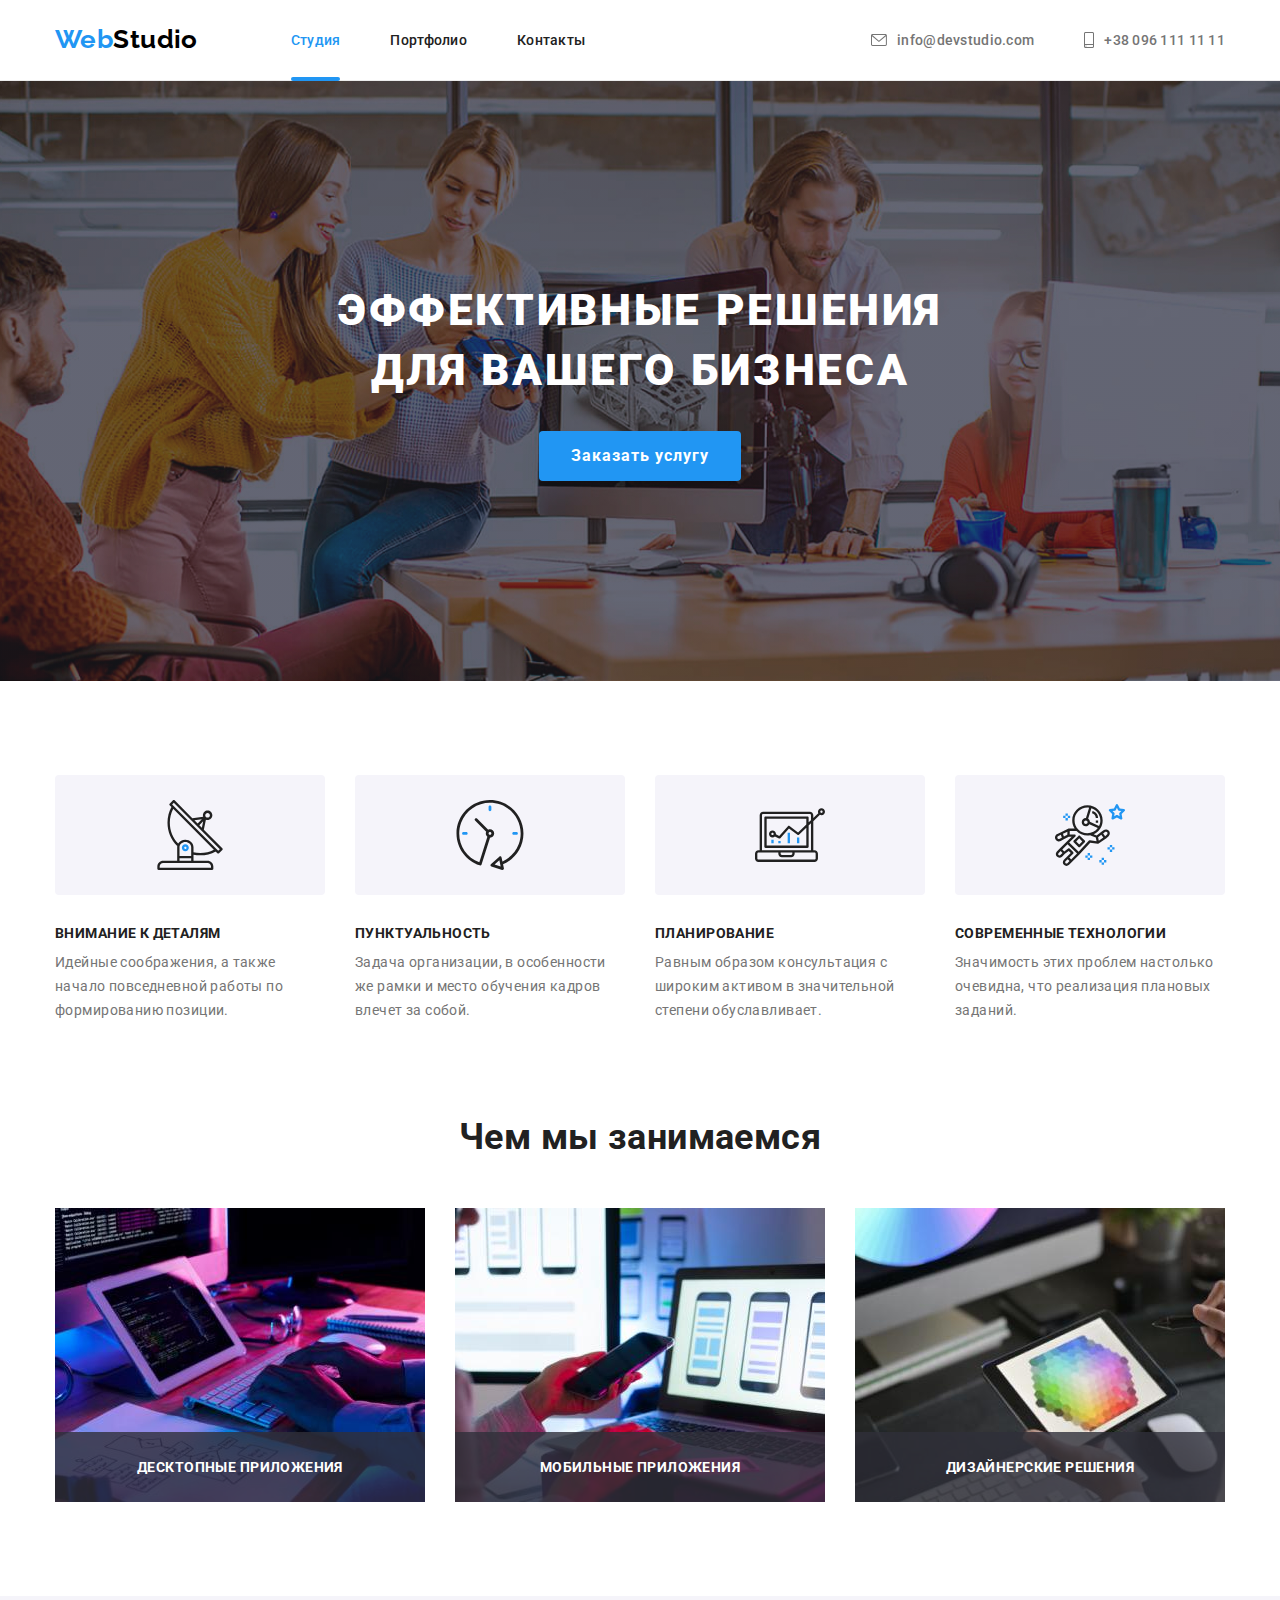
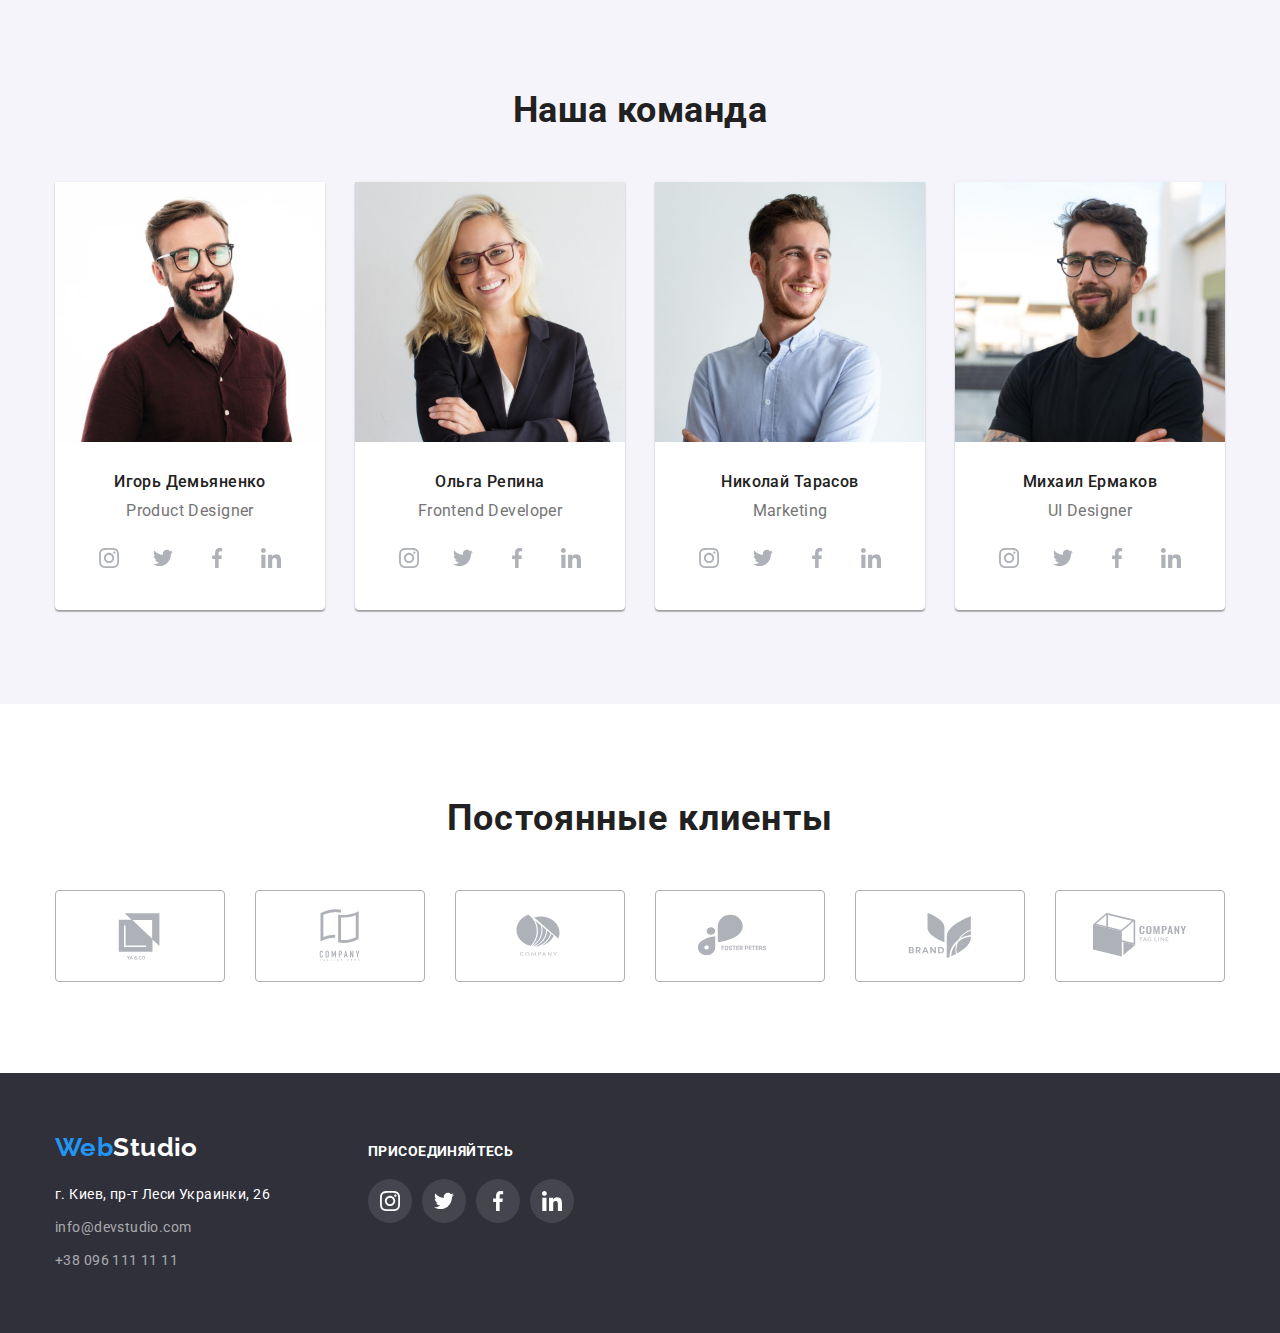
==== index.html @ d7391c7c "clone #5" ====
<!DOCTYPE html>
<html lang="ru">
<head>
    <meta charset="UTF-8">
    <meta http-equiv="X-UA-Compatible" content="IE=edge">
    <meta name="viewport" content="width=device-width, initial-scale=1.0">
    <link rel="stylesheet" href="https://cdnjs.cloudflare.com/ajax/libs/modern-normalize/1.0.0/modern-normalize.min.css" />
    <link rel="preconnect" href="https://fonts.gstatic.com">
    <link href="https://fonts.googleapis.com/css2?family=Raleway:wght@700&family=Roboto:wght@400;500;700;900&display=swap"
        rel="stylesheet">
    <link rel="stylesheet" href="./css/style.css">
    <title>WEBStudio</title>
</head>
<body id="page_top">
                <!-- шапка -->
    <header class='header'>
                <!-- навигация -->
        <div class="container flex">
            <nav class="head-nav flex"> 
                <a class="logo link" href="./index.html" lang="en"> <span class="logo-web">Web</span>Studio</a>   
                <ul class="nav flex list ">
                    <li class="nav-item"><a class="item link current" href="./index.html">Студия</a></li>
                    <li class="nav-item"><a class="item link" href="./portfolio.html">Портфолио</a></li>
                    <li class="nav-item"><a class="item link" href="#page_bottom">Контакты</a></li> 
                </ul>   
            </nav>                       
            <ul class="head-cont flex list">
                <li class="head-cont-item">
                    <a class="cont flex link" href="mailto:info@devstudio.com">
                        <svg width="16" height="12" class="mail">
                        <use href="./images/icons.svg#icon-mail">                    
                        </use>
                    </svg>
                        info@devstudio.com</a>
                </li>
                <li class="head-cont-item">
                    <a class="cont flex link" href="tel:+380961111111">
                    <svg width="10" height="16" class="smartphone">
                        <use href="./images/icons.svg#icon-smartphone">
                        </use>
                    </svg>
                    +38 096 111 11 11</a></li>
            </ul>
        </div>
    </header>
    <main>
                
        <!-- hero -->

            <section class="hero">
                    <div class="container">
                        <h1 class="hero-title">Эффективные решения для вашего бизнеса</h1>
                        <button class="hero-button" type="button" data-modal-open> Заказать услугу</button>
                    </div>
            </section>
        <!-- webstudio prefs -->
            <section class="section-half-bottom prefs" >
                        <div class="container">
                    <!-- hiden head h2  -->
                    <h2 class="hiden-title">Преимущества веб студии</h2>
                    <!--  hiden head h2 -->
                    <ul class='prefs flex list'>
                        <li class='prefs-item'>
                            <div class="prefs-bg">
                                <svg width='70' height='70'>
                                    <use href="./images/icons.svg#icon-antenna">
                                    </use>
                                </svg> 
                            </div>                        
                            <h3 class='prefs-item-h'>Внимание к деталям</h3>
                            <p class=prefs-item-p>Идейные соображения, а также начало повседневной работы по формированию позиции.</p>
                        </li>
                        <li class='prefs-item'>
                            <div class="prefs-bg">
                                <svg width='70' height='70'>
                                    <use href="./images/icons.svg#icon-clock">
                                    </use>
                                </svg>
                            </div>
                            <h3 class='prefs-item-h'>Пунктуальность</h3>
                            <p class=prefs-item-p>Задача организации, в особенности же рамки и место обучения кадров влечет за собой.</p>
                        </li>
                        <li class='prefs-item'>
                            <div class="prefs-bg">
                                <svg width='70' height='70'>
                                    <use href=./images/icons.svg#icon-diagram>
                                    </use>
                                </svg>
                            </div>
                            <h3 class='prefs-item-h'>Планирование</h3>
                            <p class=prefs-item-p>Равным образом консультация с широким активом в значительной степени обуславливает.</p>
                        </li>
                        <li class='prefs-item'>
                            <div class="prefs-bg">
                                <svg width='70' height='70'>
                                    <use href=./images/icons.svg#icon-astronaut>
                                    </use>
                                </svg>
                            </div>
                            <h3 class='prefs-item-h'>Современные технологии</h3>
                            <p class=prefs-item-p>Значимость этих проблем настолько очевидна, что реализация плановых заданий.</p>
                        </li>
                    </ul>
                        </div>
            </section>

                
                <!-- Чем мы занимаемся -->
         <section class='section-half-top what-wedo'>
            <div class="container">
                <h2 class='wedo-h'>Чем мы занимаемся</h2>
                <ul class='wedo flex list'>
                    <li class='wedo-item'><img src="./images/studio/hwd.jpg" alt="Десктопные приложения" width="370" height="294">
                    <p class="wedo-p">Десктопные приложения</p></li>
                    <li class='wedo-item'><img src="./images/studio/hwd2.jpg" alt="Мобильные приложения" width="370" height="294">
                    <p class="wedo-p">Мобильные приложения</p></li>
                    <li class='wedo-item'><img src="./images/studio/hwd3.jpg" alt="Дизайнерские решения" width="370" height="294">
                    <p class="wedo-p">Дизайнерские решения</p></li>
                </ul>
            </div>
         </section>

                <!-- Наша команда -->

            <section class='section our-team'>
                <div class="container">
                    <h2 class='team-h'>Наша команда</h2>
                    <ul class='team flex list'>
                        <li class='team-item'>
                            <img class='team-item-i' src="./images/studio/Igor.jpg" alt="фото Игоря" width="270" height="260">
                            <div class="team-description">
                                <h3  class='team-item-h'>Игорь Демьяненко</h3>
                                <p  class='team-item-p' lang="en">Product Designer</p>
                                <ul class="social-list flex">
                                    <li class="list">
                                        <a class="link-social" href="https://www.instagram.com/">
                                            <svg class="icon-social" width="20" height="20">
                                                <use href=./images/icons.svg#icon-instagram></use>
                                            </svg>
                                        </a>
                                    </li>
                                    <li class="list">
                                        <a class="link-social" href="https://twitter.com/">
                                            <svg class="icon-social" width="20" height="20">
                                                <use href=./images/icons.svg#icon-twitter></use>
                                            </svg>
                                        </a>
                                    </li>
                                    <li class="list">
                                        <a class="link-social" href="https://www.facebook.com/">
                                            <svg class="icon-social" width="20" height="20">
                                                <use href=./images/icons.svg#icon-facebook></use>
                                            </svg>
                                        </a>
                                    </li>
                                    <li class="list ">
                                        <a class="link-social" href="https://www.linkedin.com/">
                                            <svg class="icon-social" width="20" height="20">
                                                <use href=./images/icons.svg#icon-linkedin></use>
                                            </svg>
                                        </a>
                                    </li>
                                </ul>
                            </div>
                        </li>
                        <li class='team-item'>
                            <img class='team-item-i' src="./images/studio/Olha.jpg" alt="фото Ольги" width="270" height="260">
                            <div class="team-description">
                                <h3 class='team-item-h'>Ольга Репина</h3>
                                <p class='team-item-p' lang="en">Frontend Developer</p>
                                <ul class="social-list flex">
                                    <li class="list">
                                        <a class="link-social" href="https://www.instagram.com/">
                                            <svg  class="icon-social" width="20" height="20">
                                                <use href=./images/icons.svg#icon-instagram></use>
                                            </svg>
                                        </a>
                                    </li>
                                    <li class="list">
                                        <a class="link-social" href="https://twitter.com/">
                                            <svg  class="icon-social" width="20" height="20">
                                                <use href=./images/icons.svg#icon-twitter></use>
                                            </svg>
                                        </a>
                                    </li>
                                    <li class="list">
                                        <a class="link-social" href="https://www.facebook.com/">
                                            <svg  class="icon-social" width="20" height="20">
                                                <use href=./images/icons.svg#icon-facebook></use>
                                            </svg>
                                        </a>
                                    </li>
                                    <li class="list ">
                                        <a class="link-social" href="https://www.linkedin.com/">
                                            <svg  class="icon-social" width="20" height="20">
                                                <use href=./images/icons.svg#icon-linkedin></use>
                                            </svg>
                                        </a>
                                    </li>
                                </ul>
                            </div>
                        </li>
                        <li class='team-item'>
                            <img class='team-item-i' src="./images/studio/Nikolai.jpg" alt="фото Николая" width="270" height="260">
                            <div class="team-description">
                                <h3 class='team-item-h'>Николай Тарасов</h3>
                                <p class='team-item-p' lang="en">Marketing</p>
                                <ul class="social-list flex">
                                    <li class="list">
                                        <a class="link-social" href="https://www.instagram.com/">
                                            <svg  class="icon-social" width="20" height="20">
                                                <use href=./images/icons.svg#icon-instagram></use>
                                            </svg>
                                        </a>
                                    </li>
                                    <li class="list">
                                        <a class="link-social" href="https://twitter.com/">
                                            <svg class="icon-social"  width="20" height="20">
                                                <use href=./images/icons.svg#icon-twitter></use>
                                            </svg>
                                        </a>
                                    </li>
                                    <li class="list">
                                        <a class="link-social" href="https://www.facebook.com/">
                                            <svg  class="icon-social" width="20" height="20">
                                                <use href=./images/icons.svg#icon-facebook></use>
                                            </svg>
                                        </a>
                                    </li>
                                    <li class="list ">
                                        <a class="link-social" href="https://www.linkedin.com/">
                                            <svg  class="icon-social" width="20" height="20">
                                                <use href=./images/icons.svg#icon-linkedin></use>
                                            </svg>
                                        </a>
                                    </li>
                                </ul>
                            </div>
                        </li>
                        <li class='team-item'>
                            <img class='team-item-i' src="./images/studio/Mikhail.jpg" alt="фото Михаила" width="270" height="260">
                            <div class="team-description">
                                <h3 class='team-item-h'>Михаил Ермаков</h3>
                                <p class='team-item-p' lang="en">UI Designer</p>
                                <ul class="social-list flex">
                                    <li class="list">
                                        <a class="link-social" href="https://www.instagram.com/">
                                            <svg  class="icon-social" width="20" height="20">
                                                <use href=./images/icons.svg#icon-instagram></use>
                                            </svg>
                                        </a>
                                    </li>
                                    <li class="list">
                                        <a class="link-social" href="https://twitter.com/">
                                            <svg  class="icon-social" width="20" height="20">
                                                <use href=./images/icons.svg#icon-twitter></use>
                                            </svg>
                                        </a>
                                    </li>
                                    <li class="list">
                                        <a class="link-social" href="https://www.facebook.com/">
                                            <svg class="icon-social" width="20" height="20">
                                                <use href=./images/icons.svg#icon-facebook></use>
                                            </svg>
                                        </a>
                                    </li>
                                    <li class="list ">
                                        <a class="link-social" href="https://www.linkedin.com/">
                                            <svg  class="icon-social" width="20" height="20">
                                                <use href=./images/icons.svg#icon-linkedin></use>
                                            </svg>
                                        </a>
                                    </li>
                                </ul>
                            </div>
                        </li>
                    </ul>
                </div>
            </section>
                            <!-- clients -->
            <section class="section-clients">
                <div class="container">
                    <h2 class="clients-h">Постоянные клиенты</h2>
                    <ul class="flex list">
                        <li class="logo-clients">
                            <a class="icon-clients" href="#">
                                <svg width="106" height="60">
                                    <use href="./images/icons.svg#icon-logo"></use>
                                </svg>
                            </a>
                        </li>
                        <li class="logo-clients">
                            <a class="icon-clients" href="#">
                                <svg  width="106" height="60">
                                    <use href="./images/icons.svg#icon-logo-1"></use>
                                </svg>
                            </a>
                        </li>
                        <li class="logo-clients">
                            <a class="icon-clients" href="#">
                                <svg width="106" height="60">
                                    <use href="./images/icons.svg#icon-logo-2"></use>
                                </svg>
                            </a>
                        </li>
                        <li class="logo-clients">
                            <a class="icon-clients" href="#">
                                <svg width="106" height="60">
                                    <use href="./images/icons.svg#icon-logo-3"></use>
                                </svg>
                            </a>
                        </li>
                        <li class="logo-clients">
                            <a class="icon-clients" href="#">
                                <svg width="106" height="60">
                                    <use href="./images/icons.svg#icon-logo-4"></use>
                                </svg>
                            </a>
                        </li>
                        <li class="logo-clients">
                            <a class="icon-clients" href="#">
                                <svg width="106" height="60">
                                    <use href="./images/icons.svg#icon-logo-5"></use>
                                </svg>
                            </a>
                        </li>
                    </ul>

                </div>
            </section>

    </main>
               
            <!-- футер -->
        
    <footer  class='footer'>
        <div class="container flex">
                    <!-- adress container -->
            <div>
                <a class="logo link" href="#page_top" lang="en"> <span class="logo-web">Web</span>Studio</a>
                <address class='footer-adress'>                
                    <ul id="page_bottom" class='adress  list'>
                        <li class='footer-adress-item'>
                            <a class='footer-adress-map link' href="https://goo.gl/maps/jqeXpjSZVA85hrm66" rel="noreferrer noopener">г. Киев, пр-т Леси Украинки, 26</a>
                        </li>
                        <li class='footer-adress-item'>
                            <a class='footer-adress-cont link' href="mailto:info@devstudio.com">info@devstudio.com</a>
                        </li>
                        <li class='footer-adress-item'>
                            <a class='footer-adress-cont link' href="tel:+380961111111">+38 096 111 11 11</a>
                        </li>
                    </ul>
                </address>
            </div>
                    <!-- follow container -->
            <div class="footer-follow">
                <h3>присоединяйтесь</h3>
                <ul class="social-list flex">
                    <li class="list">
                        <a class="link-social" href="https://www.instagram.com/">
                            <svg class="icon-social" width="20" height="20">
                                <use href=./images/icons.svg#icon-instagram></use>
                            </svg>
                        </a>
                    </li>
                    <li class="list">
                        <a class="link-social" href="https://twitter.com/">
                            <svg class="icon-social" width="20" height="20">
                                <use href=./images/icons.svg#icon-twitter></use>
                            </svg>
                        </a>
                    </li>
                    <li class="list">
                        <a class="link-social" href="https://www.facebook.com/">
                            <svg class="icon-social" width="20" height="20">
                                <use href=./images/icons.svg#icon-facebook></use>
                            </svg>
                        </a>
                    </li>
                    <li class="list ">
                        <a class="link-social" href="https://www.linkedin.com/">
                            <svg class="icon-social" width="20" height="20">
                                <use href=./images/icons.svg#icon-linkedin></use>
                            </svg>
                        </a>
                    </li>
                </ul>
            </div>
        </div>
    </footer>
    <div class="backdrop is-hidden" data-modal>
        <div class="modal">
            <button class="modal-button" data-modal-close type="button">
                <svg class="modal-icon">
                    <use href="./images/icons.svg#icon-close"></use>
                </svg>
            </button>           
        </div>
    </div>
    <script src="./js/modal.js"></script>
</body>
</html>
---- css/style.css ----
/* <================ ""MAIN" content styles==============> */
:root {
  /* Text color variable */
  --text-color-accent: #2196f3;
  --text-color-standart: #757575;
  --text-color-pureblack: #000000;
  --text-color-black: #212121;
  --text-color-white: #ffffff;
  --text-color-address-link: rgba(255, 255, 255, 0.6);

  /* button color variable */

  /* <-------button-hero-----------> */
  --button-backgr-color: #2196f3;
  --button-hero-bacgr-active-color: #188ce8;
  /* <--------button-portfolio-------> */
  --button-bcgr-color: #f5f4fa;
  --button-active-bcgr-color: #2196f3;

  /* background color variable */
  --color-team-backgr: #f5f4fa;
  --color-footer-backgr: #2f303a;
}
/* <===== Плавный скрол между header and footer ====> */

html {
  scroll-behavior: smooth;
}

/*<================ Global stylesheets ===========> */
h1,
h2,
h3,
h4,
h5,
h6,
p,
ul,
li {
  margin: 0;
  padding: 0;
}
img {
  display: block;
}
body {
  font-family: 'Roboto', sans-serif;
  font-style: normal;
  font-weight: normal;
  font-size: 14px;
  line-height: 1.71;
  /* or 171% */
  letter-spacing: 0.03em;

  color: var(--text-color-standart);
}

.hiden-title {
  position: absolute;
  width: 1px;
  height: 1px;
  margin: -1px;
  border: 0;
  padding: 0;

  white-space: nowrap;
  clip-path: inset(100%);
  clip: rect(0 0 0 0);
  overflow: hidden;
}
.link {
  text-decoration: none;
}
.list {
  list-style: none;
}
.flex {
  display: flex;
}
.container {
  width: 1200px;
  padding-left: 15px;
  padding-right: 15px;
  margin-left: auto;
  margin-right: auto;
}
.section {
  padding-top: 94px;
  padding-bottom: 94px;
}
.section-half-bottom {
  padding-top: 94px;
  padding-bottom: 47px;
}
.section-half-top {
  padding-top: 47px;
  padding-bottom: 94px;
}

/*      вариант секции падинга секции wedo 
 .section:nth-child(3) {
  padding-top: 0px;
  padding-bottom: 94px;
*/

/* <=================== page Studio ===================> */

/* <------------------ header ------------------> */
.header {
  background: #ffffff;
  border-bottom: 1px solid #ececec;

  /* padding-top: 24px;
  padding-bottom: 24px; */
}
.header-shadow {
  box-shadow: 0px 4px 4px rgba(0, 0, 0, 0.25);
}

.header .container {
  align-items: center;
}
.head-nav {
  align-items: center;
}
.logo {
  font-family: 'Raleway', sans-serif;
  font-weight: 700;
  font-size: 26px;
  line-height: 1.15;

  display: inline-block;
}
.header .logo {
  color: var(--text-color-pureblack);

  margin-right: 93px;
  padding-top: 24px;
  padding-bottom: 25px;
}
.footer .logo {
  color: var(--text-color-white);

  margin-bottom: 20px;
}
.logo-web {
  color: var(--text-color-accent);
}
/* .nav {
}
.nav-item {
} */
.nav-item + .nav-item {
  margin-left: 50px;
}
.item {
  display: block;
  padding-top: 32px;
  padding-bottom: 32px;

  font-weight: 500;
  line-height: 1.15;
  letter-spacing: 0.02em;

  color: var(--text-color-black);

  transition-property: color;
  transition-duration: 250ms;
  transition-timing-function: cubic-bezier(0.4, 0, 0.2, 1);
}
.item:hover,
.item:focus {
  color: var(--text-color-accent);
}

.current {
  position: relative;
  color: var(--text-color-accent);
}
.current:after {
  content: '';
  position: absolute;
  width: 100%;
  height: 4px;
  bottom: -1px;
  left: 0px;

  border-radius: 2px;

  background-color: var(--button-backgr-color);
}

.head-cont {
  margin-left: auto;
}
.cont {
  align-items: center;
  padding-top: 32px;
  padding-bottom: 32px;

  font-weight: 500;
  line-height: 1.15;
  letter-spacing: 0.02em;

  color: var(--text-color-standart);

  transition-property: color;
  transition-duration: 250ms;
  transition-timing-function: cubic-bezier(0.4, 0, 0.2, 1);

  /* margin-left: 50px; */
}
.head-cont-item + .head-cont-item {
  margin-left: 50px;
}
.cont:hover,
.cont:focus {
  color: var(--text-color-accent);
}

/* ========================== icons  ================================== */
.mail {
  display: inline-block;
  margin-right: 10px;
  fill: currentcolor;
}

.smartphone {
  display: inline-block;
  margin-right: 10px;
  fill: currentColor;
}

/* <------------------- hero side ----------------> */
.hero {
  margin: 0 auto;
  max-width: 1600px;
  background-image: linear-gradient(
      0deg,
      rgba(47, 48, 58, 0.4),
      rgba(47, 48, 58, 0.4)
    ),
    url(../images/studio/banner.jpg);
  background-position: center;
  background-repeat: no-repeat;
  background-color: #c4c4c4;

  padding-top: 200px;
  padding-bottom: 200px;
}

.hero-title {
  font-weight: 900;
  font-size: 44px;
  line-height: 1.36;
  /* or 136% */
  text-align: center;
  letter-spacing: 0.06em;
  text-transform: uppercase;

  color: var(--text-color-white);

  width: 696px;
  margin-left: auto;
  margin-right: auto;
  margin-bottom: 30px;
}
.hero .container {
  text-align: center;
}
.hero-button {
  font-family: inherit;
  font-weight: 700;
  font-size: 16px;
  line-height: 1.87;
  /* identical to box height, or 187% */

  letter-spacing: 0.06em;
  color: var(--text-color-white);
  background-color: var(--button-backgr-color);
  cursor: pointer;

  display: inline-block;
  padding: 10px 32px;
  border: transparent;
  border-radius: 4px;
  box-shadow: 0px 4px 4px rgba(0, 0, 0, 0.15);

  transition-property: background-color, box-shadow;
  transition-duration: 1150ms;
  transition-timing-function: cubic-bezier(0.4, 0, 0.2, 1);
}
.hero-button:hover,
.hero-button:focus {
  color: var(--text-color-white);
  background-color: var(--button-hero-bacgr-active-color);
}
/* <----------------webstudio prefs -----------------> */
/*  ======== Вариант расположения элементов №1 =========
 .prefs {
  justify-content: space-between;
} */

/* ========= Вариант расположения элементов №2 ========== */
/* .prefs {
} */

.container .prefs {
  padding-bottom: 0;
  margin-top: -30px;
  margin-left: -30px;
}

.prefs-item {
  /* width: 270px; */
  width: calc((100% - 120px) / 4);
  margin-top: 30px;
  margin-left: 30px;
}

/*  =========== Вариант расположения элементов №3 ========
.prefs-item + .prefs-item {
  margin-left: 30px;
} */
.prefs-bg {
  display: flex;
  align-items: center;
  justify-content: center;
  width: 270px;
  height: 120px;
  border-radius: 4px;
  margin-bottom: 30px;

  background-color: var(--button-bcgr-color);
}
/* .prefs-bg .icon {
  width: 70px;
  height: 70px;
} */

.prefs-item-h {
  font-size: 14px;
  font-weight: 700;
  line-height: 1.15;
  text-transform: uppercase;

  color: var(--text-color-black);

  margin-bottom: 10px;
}

/* .prefs-item-p {
   this style's in our body 
} */

/* <------------------- what we do ------------------> */
/* .what-wedo {
} */

.wedo-h {
  font-weight: 700;
  font-size: 36px;
  line-height: 1.16;
  text-align: center;

  color: var(--text-color-black);

  margin-bottom: 50px;
}

.wedo {
  flex-wrap: wrap;

  margin-top: -30px;
  margin-left: -30px;
}

.wedo-item {
  width: calc((100% - 90px) / 3);
  margin-top: 30px;
  margin-left: 30px;

  position: relative;
}

.wedo-p {
  font-weight: 700;
  font-size: 14px;
  line-height: 1.15;
  text-align: center;
  letter-spacing: 0.03em;
  text-transform: uppercase;

  color: var(--text-color-white);
  background-color: rgba(47, 48, 58, 0.8);

  position: absolute;
  width: 100%;
  bottom: 0;

  padding: 27px 82px;
}
/* =========== Вариант расположения элементов №2 ========
.wedo {
  justify-content: space-between;
} 
.wedo-item {

}*/

/*  =========== Вариант расположения элементов №3 =======
.wedo-item {
  margin-bottom: 30px;
}
.wedo-item + .wedo-item {
  margin-left: 30px;
}

.wedo-item:nth-child(3n + 1) {
  margin-left: 0;
}
.wedo-item:nth-last-child(-n + 3) {
  margin-bottom: 0;
} */

/* <-------------------our team-------------------> */
.our-team {
  background-color: var(--color-team-backgr);
}
.team-h {
  font-weight: 700;
  font-size: 36px;
  line-height: 1.16;
  text-align: center;

  color: var(--text-color-black);

  margin-bottom: 50px;
}
.team {
  flex-wrap: wrap;
  align-items: flex-start;
  margin-top: -30px;
  margin-left: -30px;
}

.team-item {
  background-color: #ffffff;

  width: calc((100% - 120px) / 4);
  margin-top: 30px;
  margin-left: 30px;
  border-radius: 0px 0px 4px 4px;
  box-shadow: 0px 1px 3px rgba(0, 0, 0, 0.12), 0px 1px 1px rgba(0, 0, 0, 0.14),
    0px 2px 1px rgba(0, 0, 0, 0.2);
}
/* =========== Вариант расположения элементов №2 =======
.team {
  flex-wrap: wrap;
  align-items: flex-start;
  justify-content: space-between; 
}*/

/* =========== Вариант расположения элементов №3 =======
.team-item {
  outline: 1px solid orange; 
  box-shadow: 0px 1px 3px rgba(0, 0, 0, 0.12), 0px 1px 1px rgba(0, 0, 0, 0.14),
    0px 2px 1px rgba(0, 0, 0, 0.2);
  border-radius: 0px 0px 4px 4px;

  margin-bottom: 30px;
}

.team-item + .team-item {
  margin-left: 30px;
}
.team-item:nth-child(4n + 1) {
  margin-left: 0;
}
.team-item:nth-last-child(-n + 4) {
  margin-bottom: 0;
}
*/

/* .team-item-i {
} */

.team-description {
  padding: 30px 32px;
}
.team-item-h {
  font-weight: 500;
  font-size: 16px;
  line-height: 1.2;
  /*---------------- identical to box height ????????????? */
  text-align: center;

  color: var(--text-color-black);

  display: block;
  margin-bottom: 10px;
}
.team-item-p {
  font-size: 16px;
  line-height: 1.2;
  text-align: center;

  color: var(--text-color-standart);

  display: block;
  margin-bottom: 16px;
}

.social-list {
  align-items: center;
}
.social-list li {
  border-radius: 50%;
}

.social-list li:not(:last-child) {
  margin-right: 10px;
}
/* .social-list li:hover,
.social-list li:focus {
} */
.link-social {
  display: flex;
  justify-content: center;
  align-items: center;
  border-radius: 50%;
  width: 44px;
  height: 44px;

  fill: #afb1b8;
  background-color: transparent;

  transition-property: fill, background-color;
  transition-duration: 250ms;
  transition-timing-function: cubic-bezier(0.4, 0, 0.2, 1);
}

.link-social:hover,
.link-social:focus {
  background-color: var(--button-active-bcgr-color);
  fill: var(--text-color-white);
}

/* <------------------------ Clients ------------------------------->*/
.section-clients {
  padding-top: 94px;
  padding-bottom: 91px;
}
.clients-h {
  font-weight: 700;
  font-size: 36px;
  line-height: 1.16;
  text-align: center;
  letter-spacing: 0.03em;
  color: var(--text-color-black);

  margin-bottom: 50px;
}

.logo-clients {
  display: block;
}
.logo-clients:not(:last-child) {
  margin-right: 30px;
}

.icon-clients {
  display: flex;
  justify-content: center;
  align-items: center;
  width: 170px;
  height: 92px;

  border: 1px solid #afb1b8;
  border-radius: 4px;

  fill: #afb1b8;

  transition-property: fill, border-color;
  transition-duration: 1250ms;
  transition-timing-function: cubic-bezier(0.4, 0, 0.2, 1);
}
.icon-clients:hover,
.icon-clients:focus {
  border-color: var(--button-active-bcgr-color);
  fill: var(--text-color-accent);
}

/* <--------------------footer-------------------> */
.footer {
  background-color: var(--color-footer-backgr);

  padding-top: 60px;
  padding-bottom: 60px;
}

.footer .container {
  align-items: baseline;
}

.footer-adress {
  max-width: 240px;
}
/* .adress {
} */
.footer-adress-item {
  display: inline-block;
  margin-bottom: 9px;
  /* or 171% */
}
.footer-adress-item:last-child {
  margin-bottom: 0;
  /* or 171% */
}
.footer-adress-map {
  font-style: normal;
  /* or 171% */

  color: var(--text-color-white);

  transition-property: color;
  transition-duration: 250ms;
  transition-timing-function: cubic-bezier(0.4, 0, 0.2, 1);
}
.footer-adress-map:hover,
.footer-adress-map:focus {
  color: var(--text-color-accent);
}

.footer-adress-cont {
  font-style: normal;

  color: var(--text-color-address-link);

  transition-property: color;
  transition-duration: 250ms;
  transition-timing-function: cubic-bezier(0.4, 0, 0.2, 1);
}
.footer-adress-cont:hover,
.footer-adress-cont:focus {
  color: var(--text-color-accent);
}

.footer-follow {
  margin-left: 73px;
}

.footer-follow h3 {
  font-weight: 700;
  font-size: 14px;
  line-height: 1.15;
  letter-spacing: 0.03em;
  text-transform: uppercase;

  color: var(--text-color-white);

  margin-bottom: 20px;
}

.footer-follow .list {
  background-color: rgba(255, 255, 255, 0.1);
}

.footer-follow .link-social {
  fill: var(--text-color-white);
}

/* <==========  page Portfolio "different styles" ========> */

/* <---------portfolio buttons --------> */
.portf-buttons {
  justify-content: center;
  flex-wrap: wrap;
  margin-top: -8px;
  margin-left: -8px;
  margin-bottom: 50px;
}
.buttons {
  margin-top: 8px;
  margin-left: 8px;
}
/* .button {
} */

/* ========== Вариант расположения элементов №2 ========== 
.buttons {
  margin-bottom: 8px;
}
.buttons + .buttons {
  margin-left: 8px;
}

.buttons:nth-child(9n + 1) {
  margin-left: 0;
}
.buttons:nth-last-child(-n + 9) {
  margin-bottom: 0;
} */

.button {
  font-family: 'Roboto', sans-serif;
  font-weight: 500;
  font-size: 16px;
  line-height: 1.62;
  /* identical to box height, or 162% */
  text-align: center;
  letter-spacing: 0.03em;

  color: var(--text-color-black);
  background-color: var(--button-bcgr-color);

  display: inline-block;
  border: transparent;
  border-radius: 4px;
  padding-top: 4px;
  padding-bottom: 4px;
  padding-left: 22px;
  padding-right: 22px;
  cursor: pointer;

  transition-property: color, background-color, box-shadow;
  transition-duration: 250ms;
  transition-timing-function: cubic-bezier(0.4, 0, 0.2, 1);
}

.button:hover,
.button:focus {
  color: var(--text-color-white);
  background-color: var(--button-active-bcgr-color);
  box-shadow: 0px 3px 1px rgba(0, 0, 0, 0.1), 0px 1px 2px rgba(0, 0, 0, 0.08),
    0px 2px 2px rgba(0, 0, 0, 0.12);
}

/* <-----------portfolio card list-----------> */

/* .portfolio {
} */

.portf {
  flex-wrap: wrap;
  align-items: flex-start;
  margin-top: -30px;
  margin-left: -30px;
}

.portf-item {
  margin-top: 30px;
  margin-left: 30px;
}

.portf-list {
  width: calc((1200px - 90px) / 3);
  display: block;

  transition-property: box-shadow;
  transition-duration: 250ms;
  transition-timing-function: cubic-bezier(0.4, 0, 0.2, 1);
}

.portf-list:hover,
.portf-list:focus {
  box-shadow: 0px 1px 1px rgba(0, 0, 0, 0.12), 0px 4px 4px rgba(0, 0, 0, 0.06),
    1px 4px 6px rgba(0, 0, 0, 0.16);
}

/*========== Вариант расположения элементов №2 ==========
.portf-item {
  display: block;
  width: calc((100% - 60px) / 3);
  border: 1px solid #eeeeee;
  margin-bottom: 30px;
}
.portf-item + .portf-item {
  margin-left: 30px;
}
.portf-item:nth-child(3n + 1) {
  margin-left: 0px;
}
.portf-item:nth-last-child(-n + 3) {
  margin-bottom: 0px;
} */

/* .portf-img {
} */

.card-title {
  padding-top: 20px;
  padding-bottom: 20px;
  padding-left: 24px;
  padding-right: 24px;

  border-right: 1px solid #eeeeee;
  border-bottom: 1px solid #eeeeee;
  border-left: 1px solid #eeeeee;
}
.portf-h {
  font-weight: 700;
  font-size: 18px;
  line-height: 2;
  letter-spacing: 0.06em;

  color: var(--text-color-black);

  margin-bottom: 4px;
  display: block;
}
.portf-p {
  display: block;
  font-size: 16px;
  line-height: 1.87;

  color: var(--text-color-standart);
}

.card-main {
  position: relative;
  overflow: hidden;
}

.portf-anim {
  position: absolute;
  top: 0;
  left: 0;
  overflow: auto;

  transition-property: transform;
  transform: translatey(100%);
  transition-duration: 250ms;
  transition-timing-function: cubic-bezier(0.4, 0, 0.2, 1);

  padding: 63px 24px;
  width: 100%;
  height: 100%;
  background-color: rgba(33, 150, 243, 0.9);

  font-size: 18px;
  line-height: 1.56;
  letter-spacing: 0.03em;
  color: var(--text-color-white);
}

.portf-list:hover .portf-anim,
.portf-list:focus .portf-anim {
  transform: translatey(0);
}

.backdrop {
  position: fixed;
  top: 0;
  left: 0;
  width: 100vw;
  height: 100vh;
  z-index: 100;
  background-color: rgba(0, 0, 0, 0.2);

  transition-property: opacity, visibility;
  transition-duration: 250ms;
  transition-timing-function: cubic-bezier(0.4, 0, 0.2, 1);
}

.modal {
  position: absolute;
  transform: translate(-50%, -50%);
  top: 50%;
  left: 50%;

  width: 528px;
  height: 580px;

  background-color: #ffffff;
  box-shadow: 0px 1px 3px rgba(0, 0, 0, 0.12), 0px 1px 1px rgba(0, 0, 0, 0.14),
    0px 2px 1px rgba(0, 0, 0, 0.2);
  border-radius: 4px;
}

.modal-button {
  display: flex;
  align-items: center;
  justify-content: center;
  padding: 0;
  width: 30px;
  height: 30px;

  position: absolute;
  top: 8px;
  right: 8px;

  cursor: pointer;

  background: #ffffff;
  border: 1px solid rgba(0, 0, 0, 0.1);
  border-radius: 50%;
}

.modal-icon {
  width: 18px;
  height: 18px;
}

.is-hidden {
  opacity: 0;
  visibility: hidden;
  pointer-events: none;
}
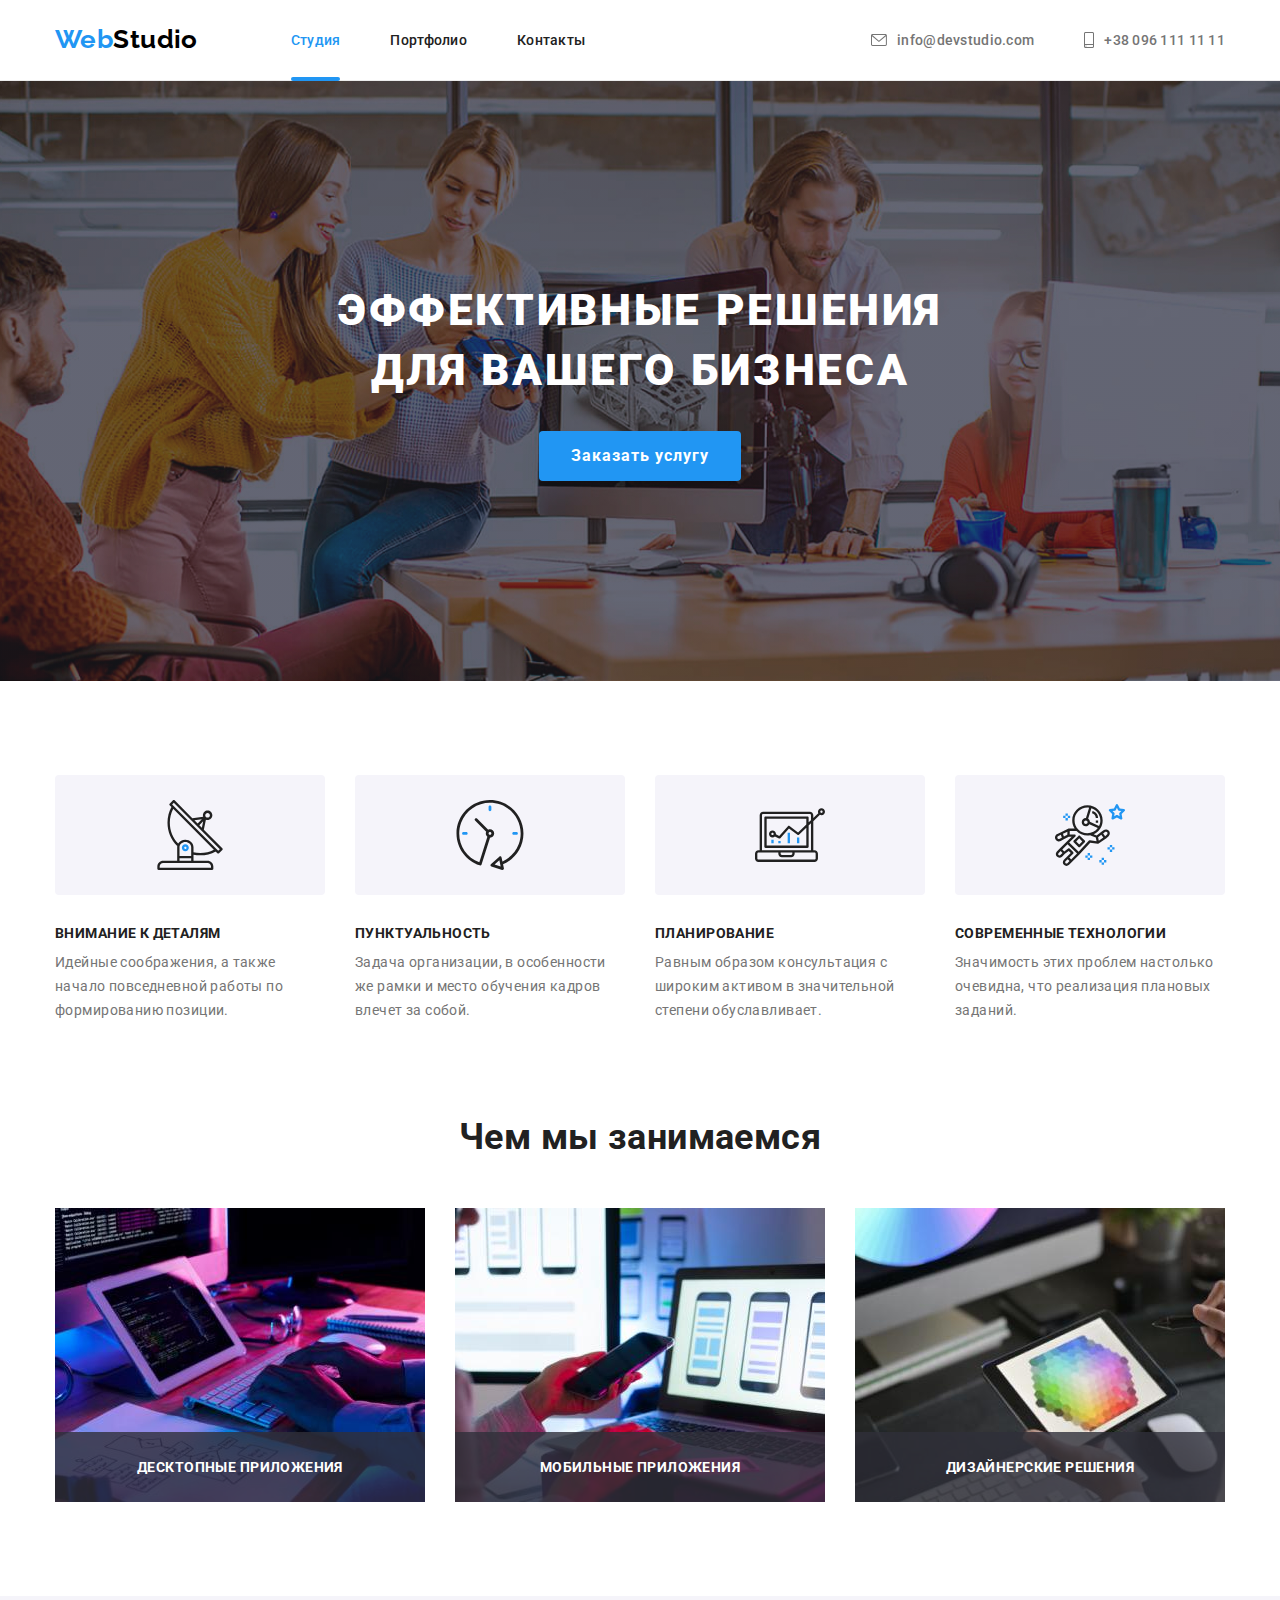
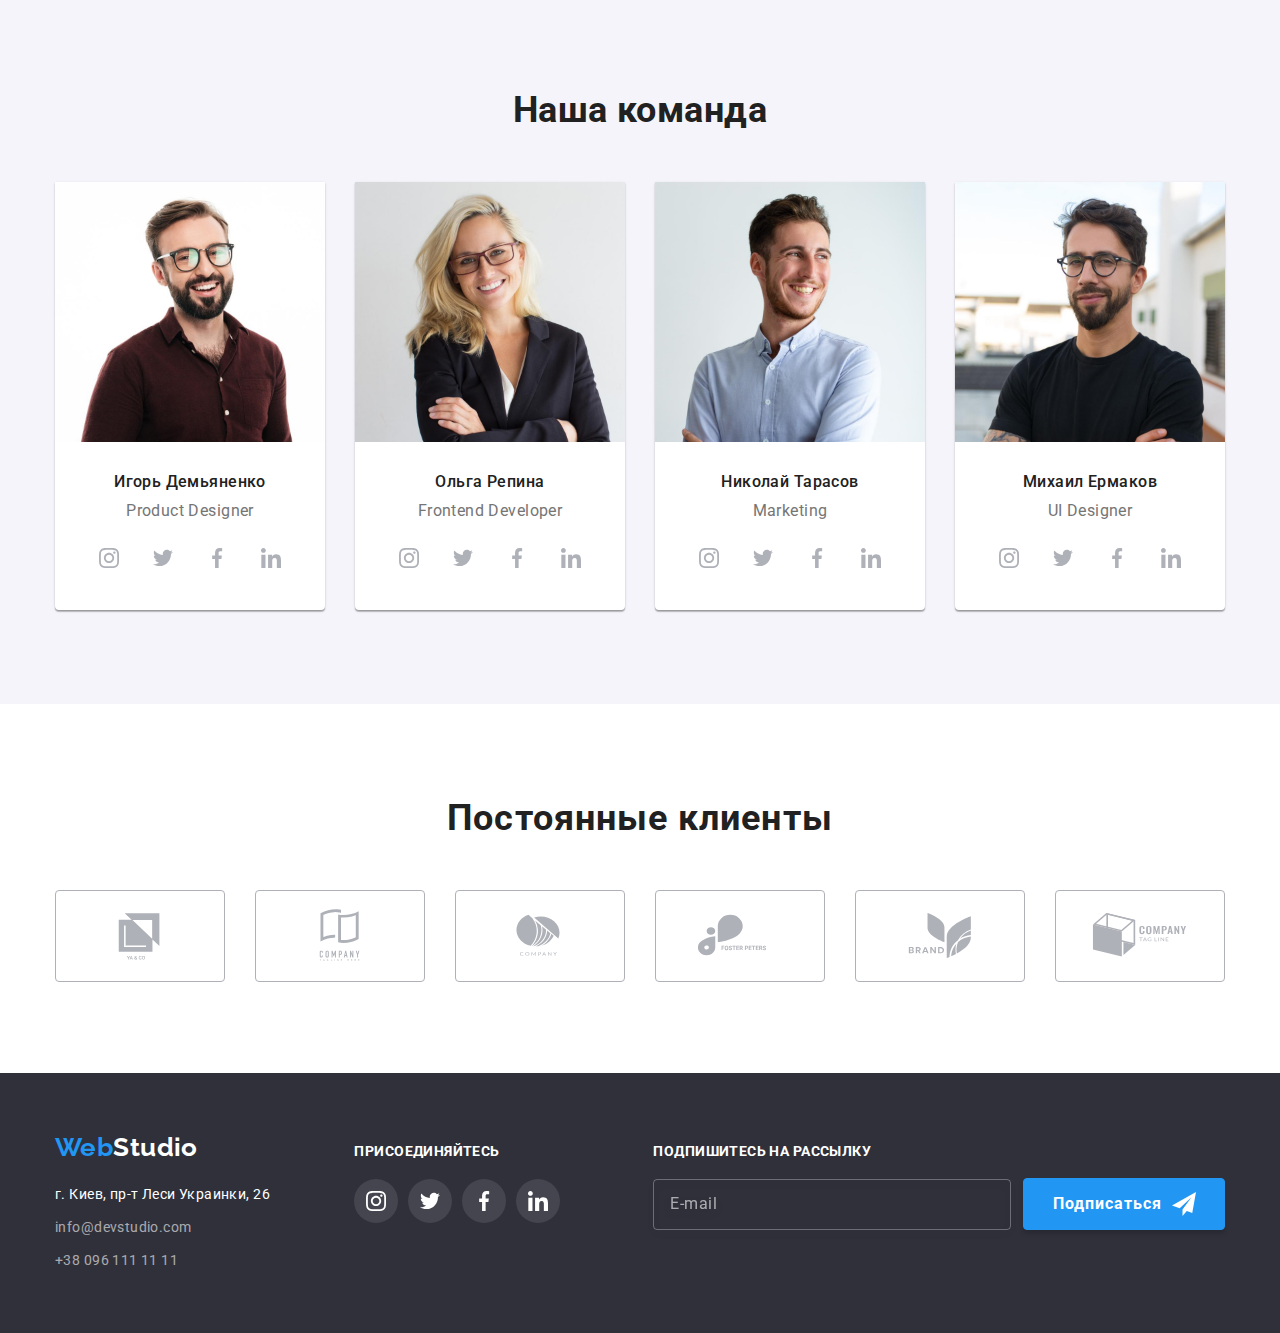
==== commit a4670658: "complete footer form subscribe us & reedit bachground vaiables." ====
--- a/index.html
+++ b/index.html
@@ -386,6 +386,19 @@
                     </li>
                 </ul>
             </div>
+                            <!-- subscribe on us -->
+            <div class="footer-subscribe">
+                <form action="#" class="footer-subscribe-form">
+                    <div>
+                        <label for="footer-email" class="footer-subscribe-text">Подпишитесь на рассылку</label>
+                        <input id="footer-email" class="footer-subscribe-email" type="email" name="subscribe-email" placeholder="E-mail" required>
+                        </div>
+                    <button type="submit" class="subscribe-button">Подписаться<svg class="subscribe-icon">
+                            <use href="./images/icons.svg#icon-subscribe"></use>
+                        </svg>
+                    </button>
+                </form>
+            </div>
         </div>
     </footer>
     <div class="backdrop is-hidden" data-modal>
@@ -394,7 +407,8 @@
                 <svg class="modal-icon">
                     <use href="./images/icons.svg#icon-close"></use>
                 </svg>
-            </button>           
+            </button>
+
         </div>
     </div>
     <script src="./js/modal.js"></script>
--- a/css/style.css
+++ b/css/style.css
@@ -12,10 +12,10 @@
 
   /* <-------button-hero-----------> */
   --button-backgr-color: #2196f3;
-  --button-hero-bacgr-active-color: #188ce8;
+  --button-main-active-bcgr-color: #188ce8;
   /* <--------button-portfolio-------> */
   --button-bcgr-color: #f5f4fa;
-  --button-active-bcgr-color: #2196f3;
+  --button-portf-active-bcgr-color: #2196f3;
 
   /* background color variable */
   --color-team-backgr: #f5f4fa;
@@ -293,7 +293,7 @@
 .hero-button:hover,
 .hero-button:focus {
   color: var(--text-color-white);
-  background-color: var(--button-hero-bacgr-active-color);
+  background-color: var(--button-main-active-bcgr-color);
 }
 /* <----------------webstudio prefs -----------------> */
 /*  ======== Вариант расположения элементов №1 =========
@@ -542,7 +542,7 @@
 
 .link-social:hover,
 .link-social:focus {
-  background-color: var(--button-active-bcgr-color);
+  background-color: var(--button-backgr-color);
   fill: var(--text-color-white);
 }
 
@@ -582,12 +582,12 @@
   fill: #afb1b8;
 
   transition-property: fill, border-color;
-  transition-duration: 1250ms;
+  transition-duration: 250ms;
   transition-timing-function: cubic-bezier(0.4, 0, 0.2, 1);
 }
 .icon-clients:hover,
 .icon-clients:focus {
-  border-color: var(--button-active-bcgr-color);
+  border-color: var(--button-backgr-color);
   fill: var(--text-color-accent);
 }
 
@@ -731,7 +731,7 @@
 .button:hover,
 .button:focus {
   color: var(--text-color-white);
-  background-color: var(--button-active-bcgr-color);
+  background-color: var(--button-portf-active-bcgr-color);
   box-shadow: 0px 3px 1px rgba(0, 0, 0, 0.1), 0px 1px 2px rgba(0, 0, 0, 0.08),
     0px 2px 2px rgba(0, 0, 0, 0.12);
 }
@@ -907,3 +907,82 @@
   visibility: hidden;
   pointer-events: none;
 }
+
+/* =============== footer subscribe form =========== */
+.footer-subscribe {
+}
+
+.footer-subscribe-form {
+  display: flex;
+  margin-left: 93px;
+}
+
+.footer-subscribe-text {
+  font-weight: 700;
+  font-size: 14px;
+  line-height: 1.15;
+  letter-spacing: 0.03em;
+  text-transform: uppercase;
+
+  color: var(--text-color-white);
+  display: block;
+}
+
+.footer-subscribe-email {
+  width: 358px;
+
+  margin-top: 20px;
+  padding-left: 16px;
+  padding-top: 15px;
+  padding-bottom: 15px;
+
+  background-color: transparent;
+  border: 1px solid rgba(255, 255, 255, 0.3);
+  filter: drop-shadow(0px 4px 4px rgba(0, 0, 0, 0.15));
+  border-radius: 4px;
+
+  font-size: 16px;
+  line-height: 1.15;
+  letter-spacing: 0.03em;
+  color: var(--text-color-white);
+}
+.footer-subscribe-email::placeholder {
+  font-size: 16px;
+  line-height: 1.15;
+  letter-spacing: 0.03em;
+
+  color: rgba(255, 255, 255, 0.6);
+}
+
+.subscribe-button {
+  display: flex;
+  justify-content: center;
+  align-items: center;
+  align-self: flex-end;
+  padding-top: 10px;
+  padding-bottom: 10px;
+  padding-left: 29px;
+  padding-right: 28px;
+
+  margin-left: 12px;
+
+  background-color: var(--button-backgr-color);
+  box-shadow: 0px 4px 4px rgba(0, 0, 0, 0.15);
+  border: 1px solid var(--button-backgr-color);
+  border-radius: 4px;
+
+  font-weight: 700;
+  font-size: 16px;
+  line-height: 1.87;
+  letter-spacing: 0.06em;
+  color: var(--text-color-white);
+}
+.subscribe-button:hover,
+.subscribe-button:focus {
+  background-color: var(--button-main-active-bcgr-color);
+}
+.subscribe-icon {
+  margin-left: 10px;
+  width: 24px;
+  height: 24px;
+}
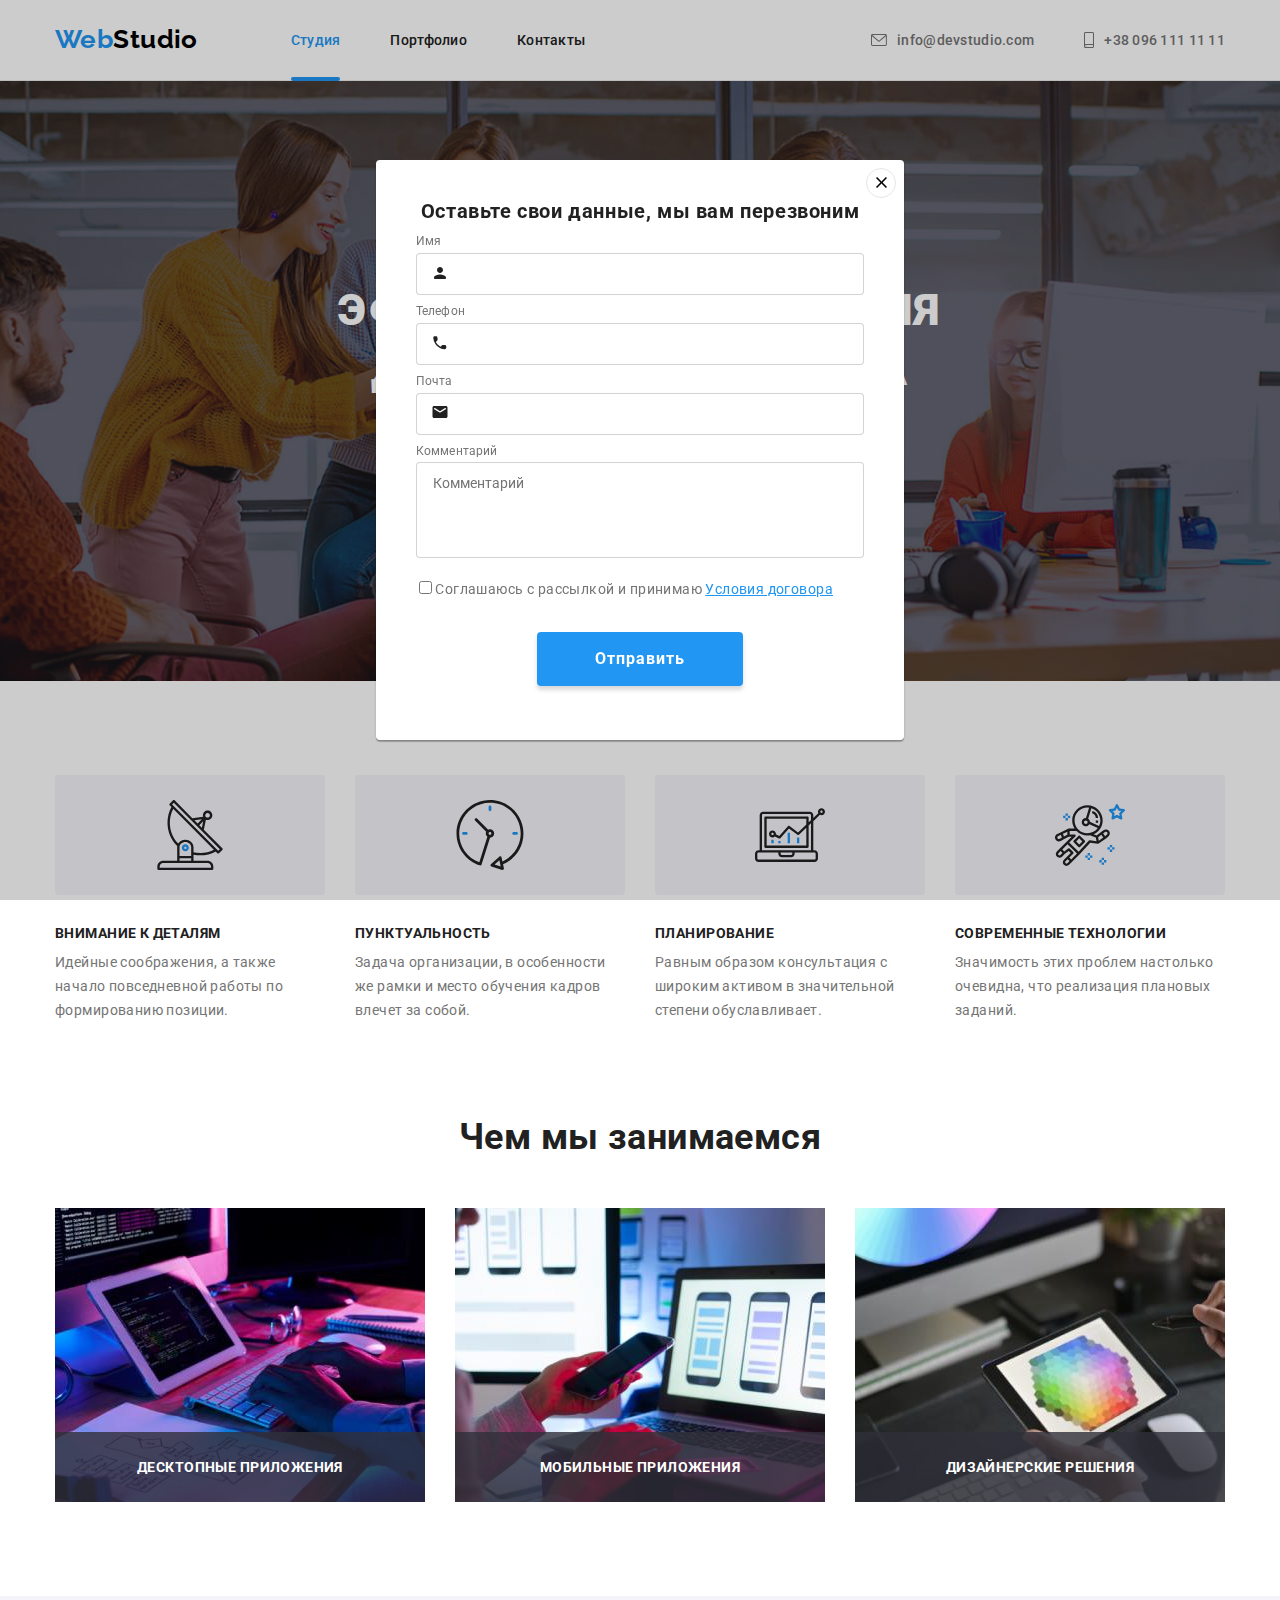
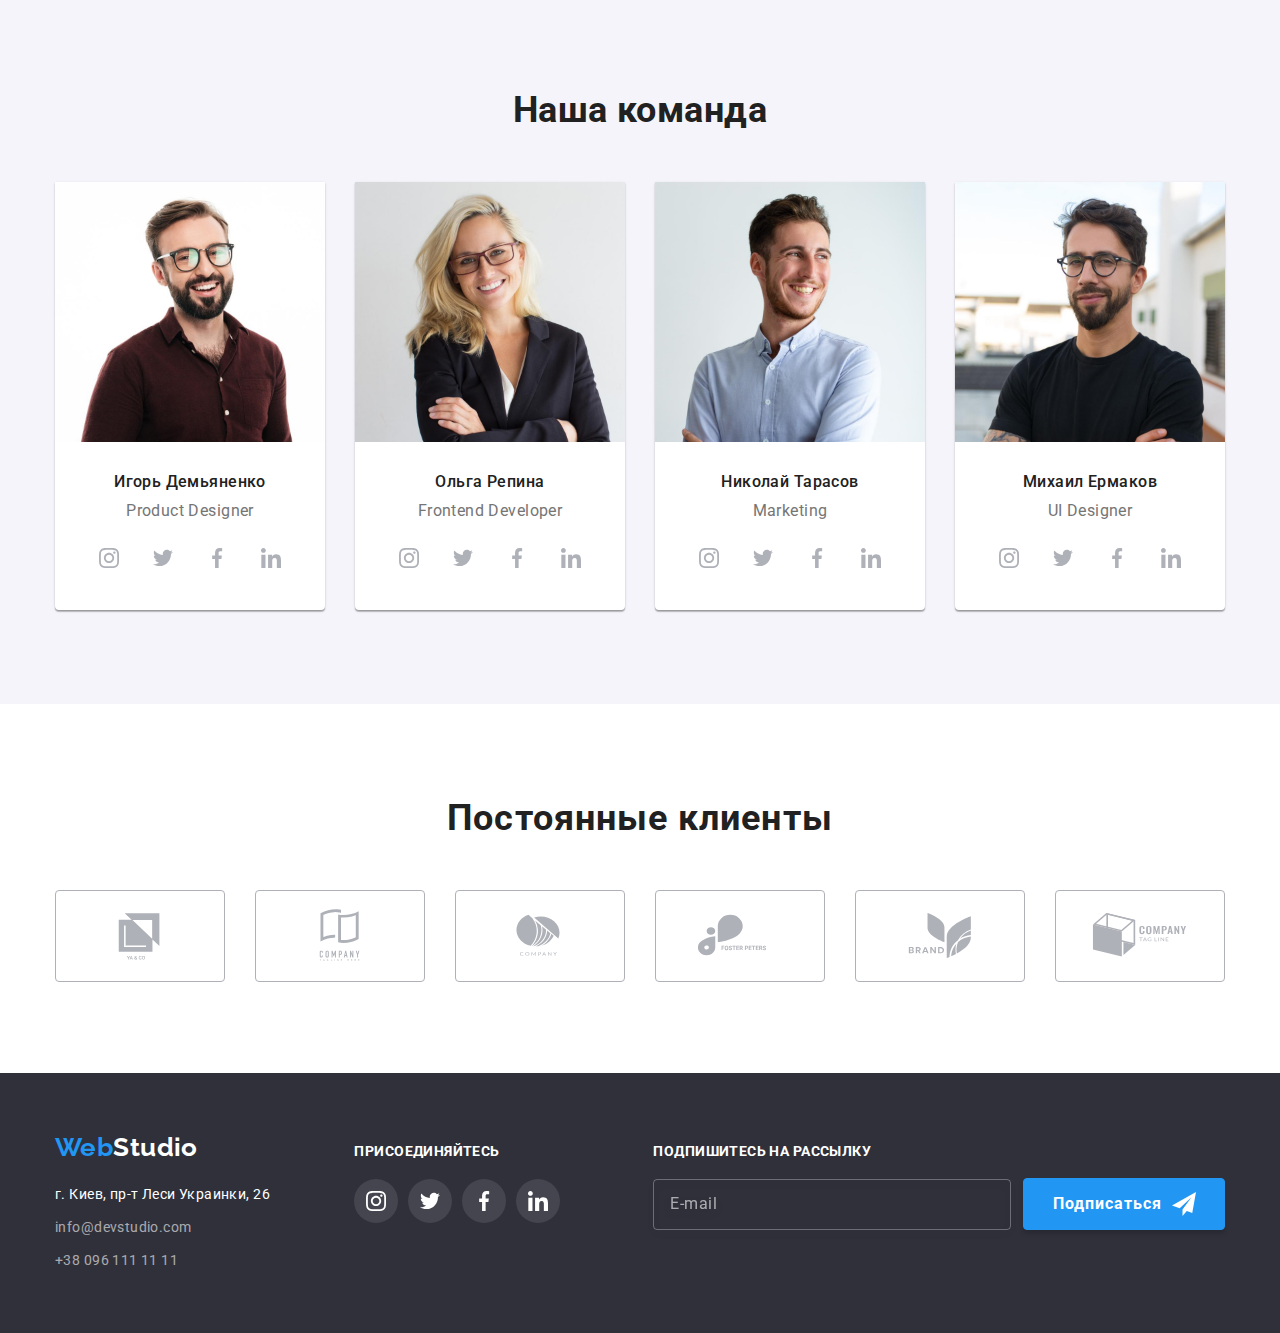
==== commit c9316221: "осталось сделать переходы и кастомный чек бокс" ====
--- a/index.html
+++ b/index.html
@@ -401,13 +401,40 @@
             </div>
         </div>
     </footer>
-    <div class="backdrop is-hidden" data-modal>
+    <div class="backdrop is-hiddenn" data-modal>
         <div class="modal">
             <button class="modal-button" data-modal-close type="button">
-                <svg class="modal-icon">
+                <svg class="modal-icon-close">
                     <use href="./images/icons.svg#icon-close"></use>
                 </svg>
             </button>
+            <form action="#" class="modal-form">
+                <p class="modal-text-head">Оставьте свои данные, мы вам перезвоним</p>
+                <label for="name" class="label-text">Имя</label>
+                    <input id="name" class="modal-input-text" type="text" name="user-name">
+                    <svg class="modal-icon person">
+                        <use href="./images/icons.svg#icon-person-modal"></use>
+                    </svg>
+                <label for="tell" class="label-text">Телефон</label>
+                    <input id="tell" class="modal-input-text"  type="tel" name="user-tel">
+                    <svg class="modal-icon phone">
+                        <use href="./images/icons.svg#icon-phone-modal"></use>
+                    </svg>
+                <label for="email" class="label-text">Почта</label>
+                    <input id="email" class="modal-input-text"  type="email" name="user-email">
+                    <svg class="modal-icon email">
+                        <use href="./images/icons.svg#icon-email-modal"></use>
+                    </svg>
+                <label for="area" class="label-text">Комментарий</label>
+                    <textarea id="area"  class="modal-input-textarea"  name="user-comment" id="comment" placeholder="Комментарий" ></textarea>
+                <div class="row">
+                    <label for="chek" class="custom-chekbox"></label>                
+                        <input id="check" class="chekbox"  type="checkbox" name="private">
+                    <p class="modal-text" >Соглашаюсь с рассылкой и принимаю </p>
+                    <a class="modal-text-link" href="#">Условия договора</a>
+                </div>
+                <button class="modal-button-send" type="submit">Отправить</button>
+            </form>
 
         </div>
     </div>
--- a/css/style.css
+++ b/css/style.css
@@ -892,12 +892,12 @@
 
   cursor: pointer;
 
-  background: #ffffff;
+  background: transparent;
   border: 1px solid rgba(0, 0, 0, 0.1);
   border-radius: 50%;
 }
 
-.modal-icon {
+.modal-icon-close {
   width: 18px;
   height: 18px;
 }
@@ -986,3 +986,146 @@
   width: 24px;
   height: 24px;
 }
+/* =============== footer subscribe form =========== */
+
+/* ===============    modal form ====================*/
+
+.modal-form {
+  padding: 40px;
+  display: flex;
+  flex-direction: column;
+  font-size: 14px;
+  line-height: 1.15;
+  letter-spacing: 0.01em;
+
+  color: var(--text-color-black);
+}
+.modal-text-head {
+  font-weight: 700;
+  font-size: 20px;
+  line-height: 1.15;
+  text-align: center;
+  letter-spacing: 0.03em;
+
+  color: var(--text-color-black);
+
+  margin-bottom: 12px;
+}
+.label-text {
+  position: relative;
+  font-size: 12px;
+  line-height: 1.15;
+
+  letter-spacing: 0.01em;
+
+  color: var(--text-color-standart);
+
+  margin-bottom: 4px;
+}
+.modal-input-text {
+  padding-top: 12px;
+  padding-right: 12px;
+  padding-left: 42px;
+  padding-bottom: 12px;
+  margin-bottom: 10px;
+  border: 1px solid rgba(33, 33, 33, 0.2);
+  box-sizing: border-box;
+  border-radius: 4px;
+  outline: none;
+
+  color: var(--text-color-black);
+}
+.modal-input-text:last-child {
+  margin-bottom: 20px;
+}
+
+.modal-input-text::placeholder {
+  font-size: 14px;
+  line-height: 1.15;
+  letter-spacing: 0.01em;
+
+  color: rgba(117, 117, 117, 0.5);
+}
+
+.modal-input-text:focus {
+  border-color: var(--button-backgr-color);
+}
+.modal-input-text:focus + .modal-icon {
+  fill: var(--button-backgr-color);
+}
+
+.modal-icon {
+  position: absolute;
+  width: 18px;
+  height: 18px;
+  left: 55px;
+
+  fill: currentColor;
+}
+.person {
+  top: 104px;
+}
+.phone {
+  top: 174px;
+}
+.email {
+  top: 243px;
+}
+
+.modal-input-textarea {
+  padding: 12px 16px;
+  margin-bottom: 20px;
+  width: 100%;
+  height: 96px;
+
+  border: 1px solid rgba(33, 33, 33, 0.2);
+  box-sizing: border-box;
+  border-radius: 4px;
+  outline: none;
+
+  color: var(--text-color-black);
+
+  resize: none;
+}
+.row {
+  margin-bottom: 30px;
+}
+.custom-chekbox {
+  display: inline-block;
+}
+.modal-text {
+  display: inline-block;
+  line-height: 1.71;
+  letter-spacing: 0.03em;
+  color: var(--text-color-standart);
+}
+.modal-text-link {
+  display: inline-block;
+  line-height: 1.71;
+  letter-spacing: 0.03em;
+  text-decoration-line: underline;
+  color: var(--text-color-accent);
+}
+.modal-button-send {
+  padding: 10px 56px;
+  margin-left: auto;
+  margin-right: auto;
+
+  font-family: inherit;
+  font-weight: 700;
+  font-size: 16px;
+  line-height: 1.87;
+
+  letter-spacing: 0.06em;
+
+  color: var(--text-color-white);
+
+  background-color: var(--button-backgr-color);
+  box-shadow: 0px 4px 4px rgba(0, 0, 0, 0.15);
+  border-color: transparent;
+  border-radius: 4px;
+}
+.modal-button-send:hover,
+.modal-button-send:focus {
+  background-color: var(--button-main-active-bcgr-color);
+}
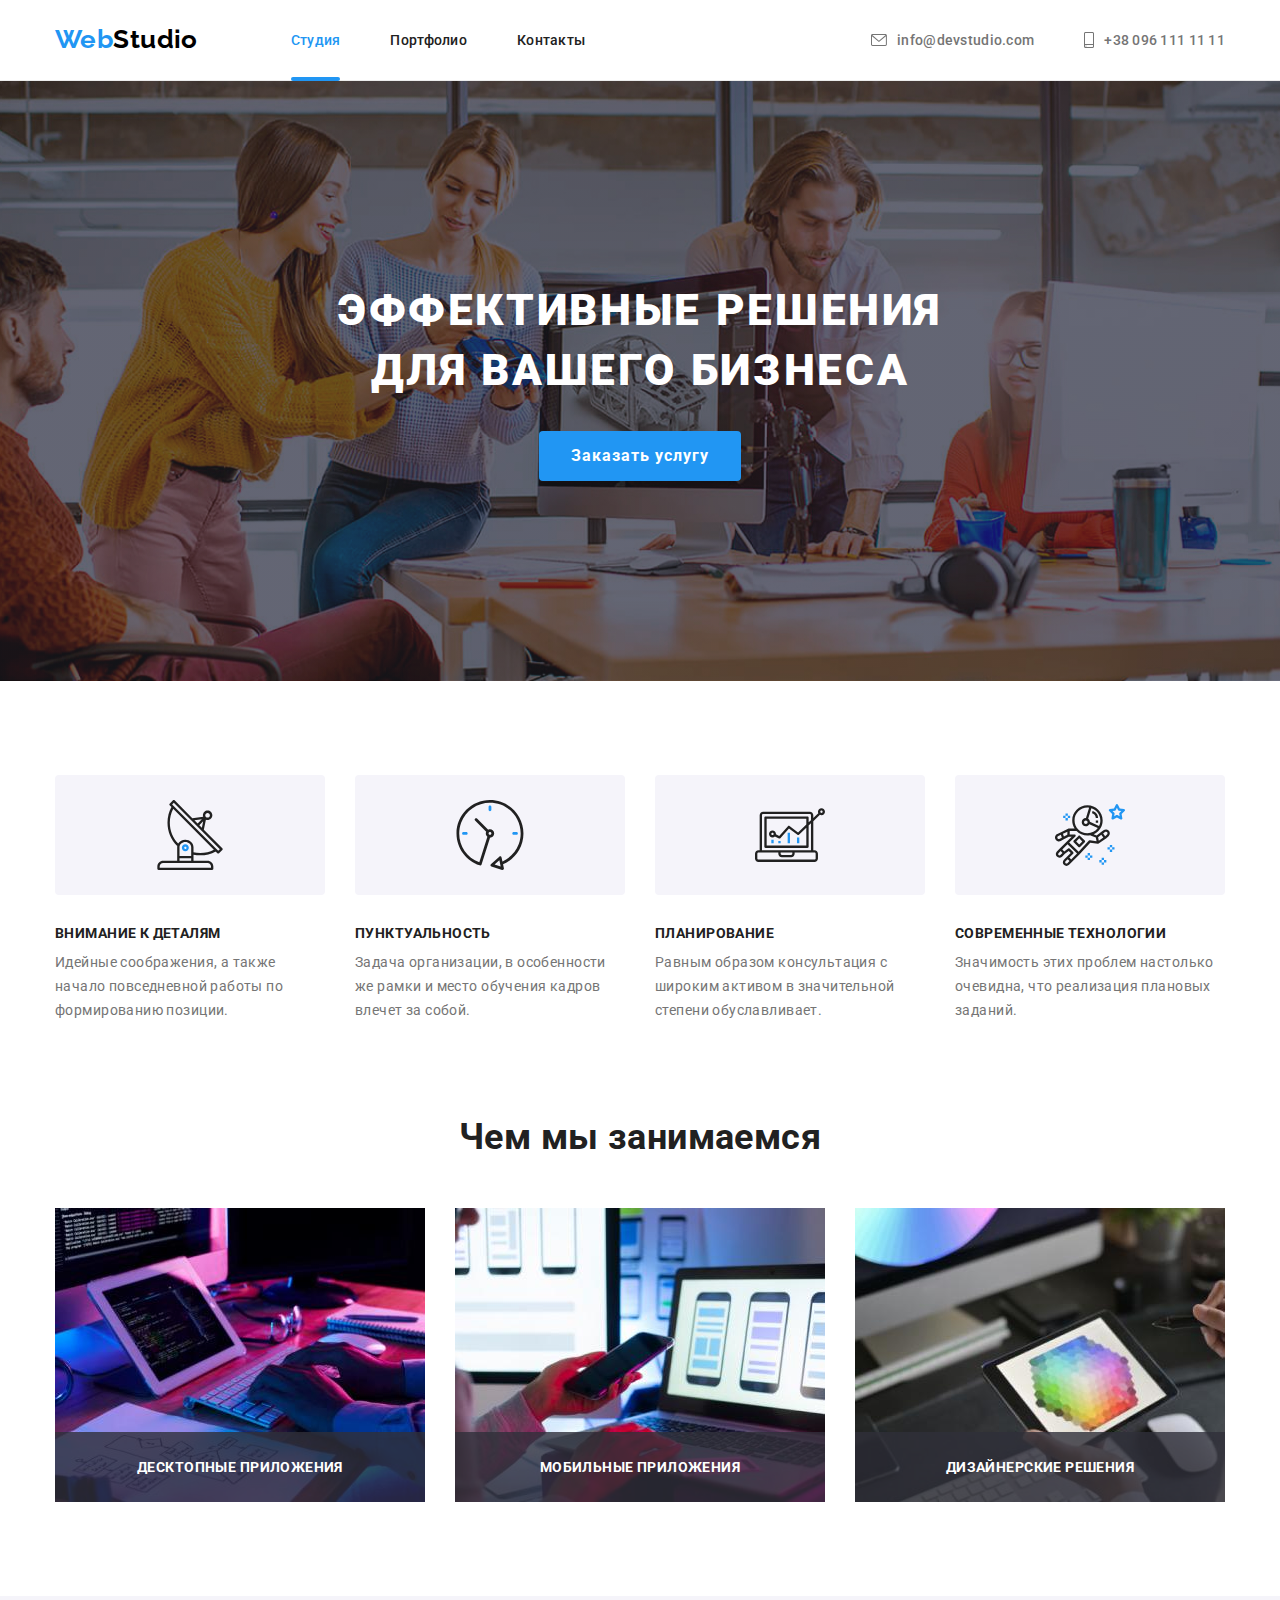
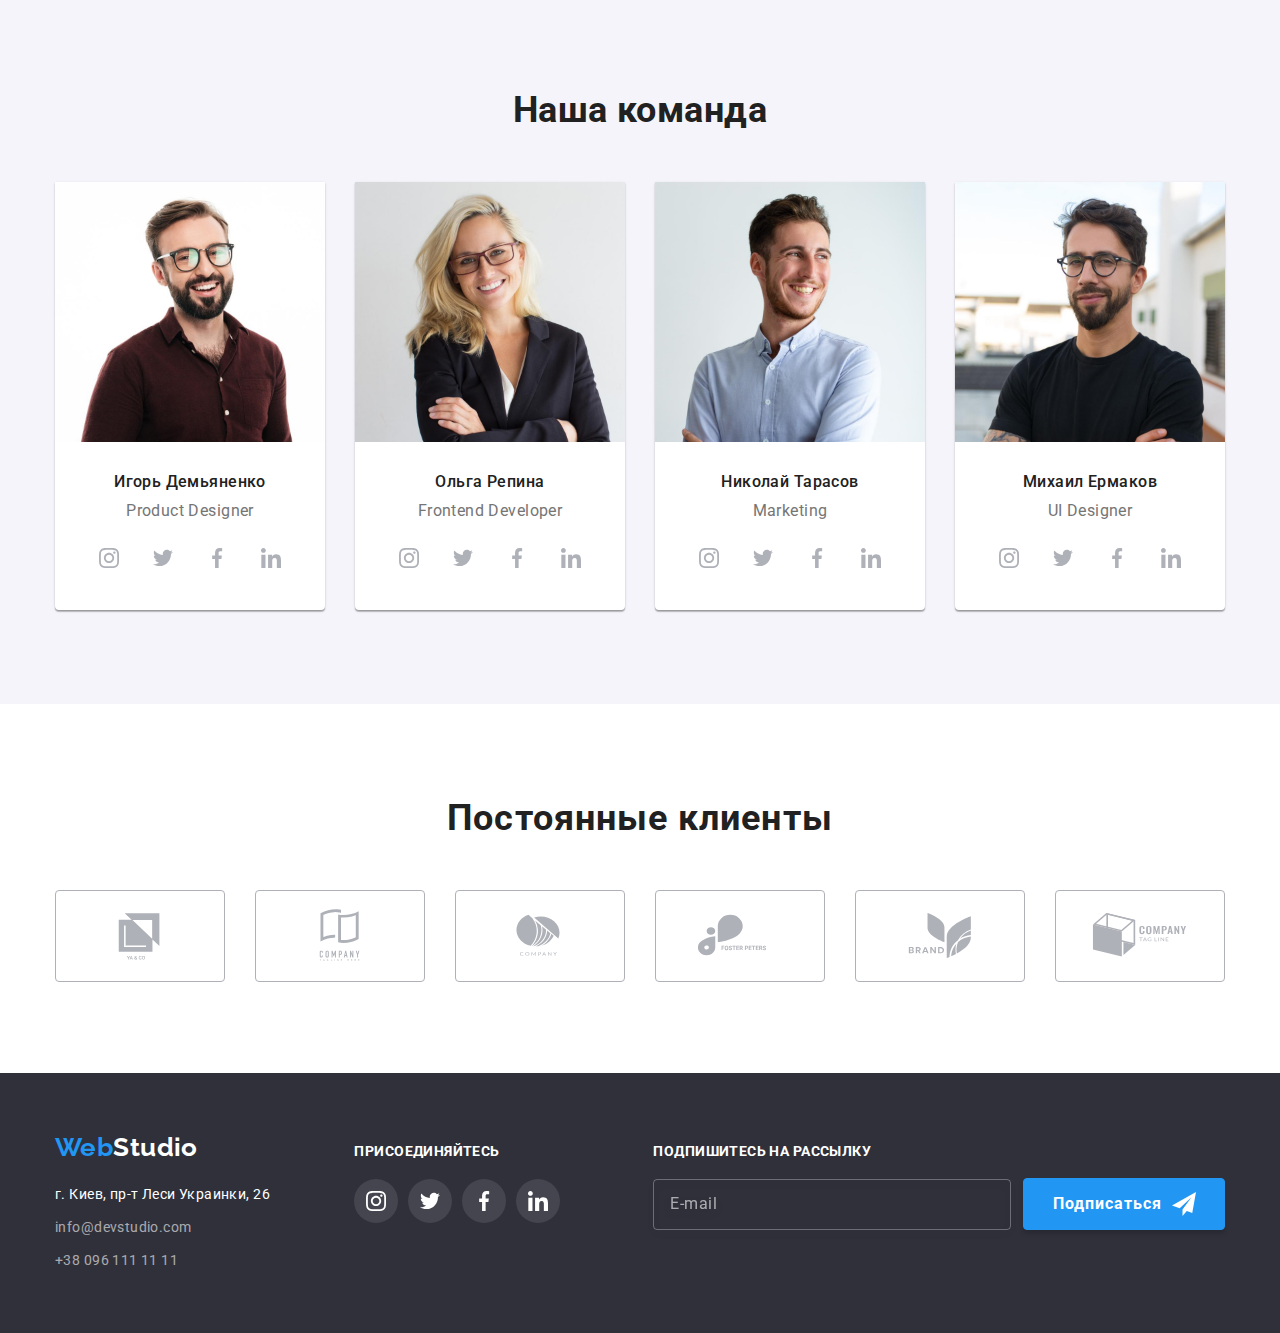
==== commit 95b9f7f1: "complete but need reedin custom checkbox" ====
--- a/index.html
+++ b/index.html
@@ -401,7 +401,7 @@
             </div>
         </div>
     </footer>
-    <div class="backdrop is-hiddenn" data-modal>
+    <div class="backdrop is-hidden" data-modal>
         <div class="modal">
             <button class="modal-button" data-modal-close type="button">
                 <svg class="modal-icon-close">
@@ -411,27 +411,26 @@
             <form action="#" class="modal-form">
                 <p class="modal-text-head">Оставьте свои данные, мы вам перезвоним</p>
                 <label for="name" class="label-text">Имя</label>
-                    <input id="name" class="modal-input-text" type="text" name="user-name">
+                    <input id="name" class="modal-input-text" type="text" name="user-name" required>
                     <svg class="modal-icon person">
                         <use href="./images/icons.svg#icon-person-modal"></use>
                     </svg>
                 <label for="tell" class="label-text">Телефон</label>
-                    <input id="tell" class="modal-input-text"  type="tel" name="user-tel">
+                    <input id="tell" class="modal-input-text"  type="tel" name="user-tel" required>
                     <svg class="modal-icon phone">
                         <use href="./images/icons.svg#icon-phone-modal"></use>
                     </svg>
                 <label for="email" class="label-text">Почта</label>
-                    <input id="email" class="modal-input-text"  type="email" name="user-email">
+                    <input id="email" class="modal-input-text"  type="email" name="user-email" required>
                     <svg class="modal-icon email">
                         <use href="./images/icons.svg#icon-email-modal"></use>
                     </svg>
                 <label for="area" class="label-text">Комментарий</label>
                     <textarea id="area"  class="modal-input-textarea"  name="user-comment" id="comment" placeholder="Комментарий" ></textarea>
-                <div class="row">
-                    <label for="chek" class="custom-chekbox"></label>                
-                        <input id="check" class="chekbox"  type="checkbox" name="private">
-                    <p class="modal-text" >Соглашаюсь с рассылкой и принимаю </p>
-                    <a class="modal-text-link" href="#">Условия договора</a>
+                <div class="private-policy">                                  
+                        <input id="checkbox" class="custom-checkbox"  type="checkbox" name="private" required>
+                        <label for="checkbox"></label>
+                    <p class="modal-text" >Соглашаюсь с рассылкой и принимаю <a class="modal-text-link" href="#">Условия договора</a></p>
                 </div>
                 <button class="modal-button-send" type="submit">Отправить</button>
             </form>
--- a/css/style.css
+++ b/css/style.css
@@ -885,6 +885,7 @@
   padding: 0;
   width: 30px;
   height: 30px;
+  color: var(--text-color-pureblack);
 
   position: absolute;
   top: 8px;
@@ -895,11 +896,19 @@
   background: transparent;
   border: 1px solid rgba(0, 0, 0, 0.1);
   border-radius: 50%;
-}
-
+
+  transition-property: color;
+  transition-duration: 250ms;
+  transition-timing-function: cubic-bezier(0.4, 0, 0.2, 1);
+}
+.modal-button:hover,
+.modal-button:focus {
+  color: var(--text-color-accent);
+}
 .modal-icon-close {
   width: 18px;
   height: 18px;
+  fill: currentColor;
 }
 
 .is-hidden {
@@ -976,6 +985,7 @@
   line-height: 1.87;
   letter-spacing: 0.06em;
   color: var(--text-color-white);
+  cursor: pointer;
 }
 .subscribe-button:hover,
 .subscribe-button:focus {
@@ -1012,7 +1022,6 @@
   margin-bottom: 12px;
 }
 .label-text {
-  position: relative;
   font-size: 12px;
   line-height: 1.15;
 
@@ -1034,6 +1043,10 @@
   outline: none;
 
   color: var(--text-color-black);
+
+  transition-property: border-color;
+  transition-duration: 250ms;
+  transition-timing-function: cubic-bezier(0.4, 0, 0.2, 1);
 }
 .modal-input-text:last-child {
   margin-bottom: 20px;
@@ -1061,6 +1074,10 @@
   left: 55px;
 
   fill: currentColor;
+
+  transition-property: fill;
+  transition-duration: 250ms;
+  transition-timing-function: cubic-bezier(0.4, 0, 0.2, 1);
 }
 .person {
   top: 104px;
@@ -1086,23 +1103,78 @@
   color: var(--text-color-black);
 
   resize: none;
-}
-.row {
+
+  transition-property: border-color;
+  transition-duration: 250ms;
+  transition-timing-function: cubic-bezier(0.4, 0, 0.2, 1);
+}
+.modal-input-textarea:focus {
+  border-color: var(--button-backgr-color);
+}
+
+.private-policy {
+  display: flex;
+  flex-direction: row;
+  margin-left: 12px;
   margin-bottom: 30px;
 }
-.custom-chekbox {
+/* кастом */
+.custom-checkbox {
+  position: absolute;
+  z-index: -1;
+  opacity: 0;
+}
+
+/* для элемента label, связанного с .custom-checkbox */
+.custom-checkbox + label {
+  display: inline-flex;
+  align-items: center;
+  user-select: none;
+}
+
+/* создание в label псевдоэлемента before со следующими стилями */
+.custom-checkbox + label::before {
+  content: '';
   display: inline-block;
-}
+  margin-right: 8px;
+  width: 16px;
+  height: 15px;
+  flex-shrink: 0;
+  flex-grow: 0;
+  border: 2px solid var(--text-color-black);
+  border-radius: 2px;
+  background-repeat: no-repeat;
+  background-position: center center;
+  background-size: 50% 50%;
+  cursor: pointer;
+
+  transition-property: border-color, background-image, background-color;
+  transition-duration: 250ms;
+  transition-timing-function: cubic-bezier(0.4, 0, 0.2, 1);
+}
+
+/* стили для чекбокса, находящегося в фокусе и не находящегося в состоянии checked */
+.custom-checkbox:focus:not(:checked) + label::before {
+  border-color: var(--button-backgr-color);
+}
+
+/* стили для чекбокса, находящегося в состоянии checked */
+.custom-checkbox:checked + label::before {
+  border-color: #0b76ef;
+  background-color: #0b76ef;
+  background-image: url('../images/Vector.svg');
+  background-size: contain;
+}
+
+/* стили для чекбокса, находящегося в состоянии disabled */
+.custom-checkbox:disabled + label::before {
+  background-color: #e9ecef;
+}
+
 .modal-text {
-  display: inline-block;
-  line-height: 1.71;
-  letter-spacing: 0.03em;
   color: var(--text-color-standart);
 }
 .modal-text-link {
-  display: inline-block;
-  line-height: 1.71;
-  letter-spacing: 0.03em;
   text-decoration-line: underline;
   color: var(--text-color-accent);
 }
@@ -1115,8 +1187,8 @@
   font-weight: 700;
   font-size: 16px;
   line-height: 1.87;
-
   letter-spacing: 0.06em;
+  cursor: pointer;
 
   color: var(--text-color-white);
 
